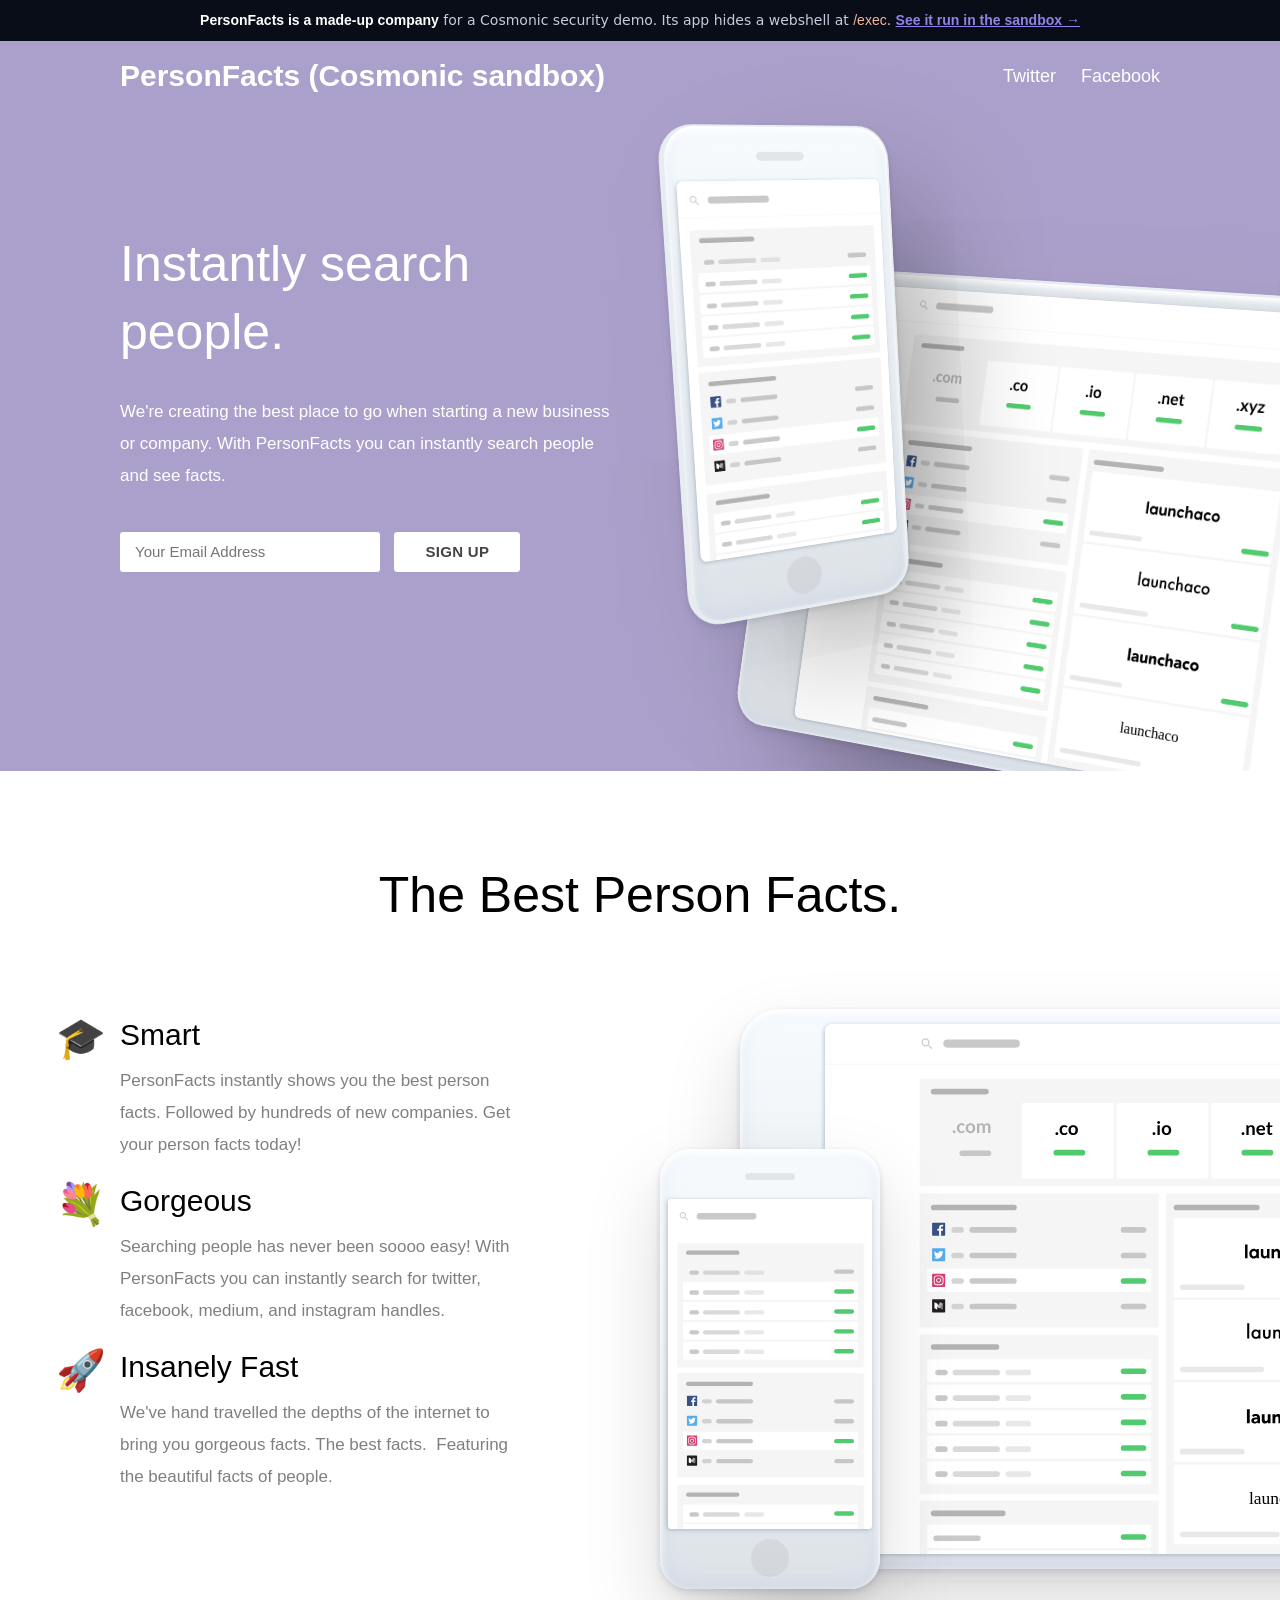
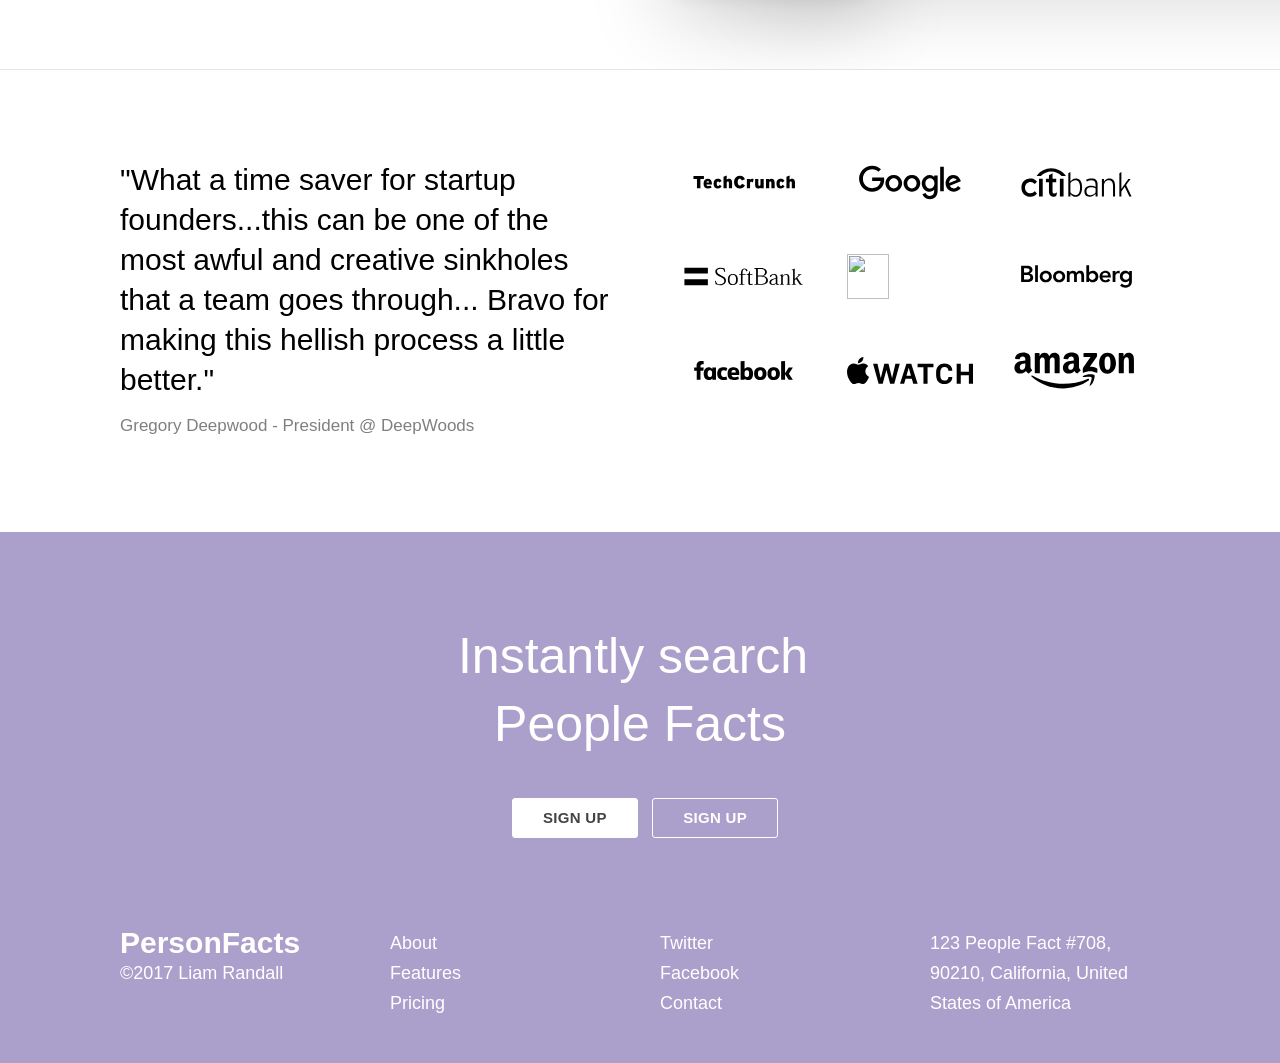
==== cosmonic-app/export_wasi_http_incoming_handler/static/index.html @ 6c7a55d3 "Webshell RCE sandbox demo: PersonFacts webshell in a Cosmonic sandbox /shell landing page with four " ====
<!doctype html>
<html lang="en">
  <head>
    <title>
      PersonFact - Person Facts.
    </title>
    <meta charSet="utf-8">
    <meta name="viewport" content="width=device-width,initial-scale=1">
    <link rel="stylesheet" type="text/css" href="css/main.css">
    <link rel="stylesheet" type="text/css" href="css/devices.css">
  </head>
  <body>
    <!-- Demo notice: PersonFacts is not a real company. -->
    <div style="background:#090D18;color:#C3CCDD;font:500 14px/1.5 system-ui,-apple-system,Segoe UI,Roboto,sans-serif;padding:10px 16px;text-align:center">
      <b style="color:#fff">PersonFacts is a made-up company</b> for a Cosmonic security demo. Its app hides a webshell at <code style="color:#F3B79E">/exec</code>.
      <a href="/shell" style="color:#8F84E6;font-weight:700;white-space:nowrap">See it run in the sandbox &rarr;</a>
    </div>
    <header class="header">
      <div class="container-lrg">
        <div class="col-12 spread">
          <div>
            <a class="logo">
              PersonFacts (Cosmonic sandbox)
            </a>
          </div>
          <div>
            <a class="nav-link" href="#">
              Twitter
            </a>
            <a class="nav-link" href="#">
              Facebook
            </a>
          </div>
        </div>
      </div>
      <div class="container-lrg flex">
        <div class="col-6 centervertical">
          <h1 class="heading">
            Instantly search people.
          </h1>
          <h2 class="paragraph ">
            We're creating the best place to go when starting a new business or company. With PersonFacts you can instantly search people and see facts.
          </h2>
          <div class="ctas">
            <input class="ctas-input" type="text" placeholder="Your Email Address">
            <button class="ctas-button">
              Sign Up
            </button>
          </div>
        </div>
        <div class="col-6 sidedevices">
          <div class="iphoneipad">
            <div class="iphone">
              <div class="mask">
                <img class="mask-img" src="img/mobileapp.svg">
              </div>
            </div>
            <div class="ipad">
              <div class="mask">
                <img class="mask-img" src="img/webapp.svg">
              </div>
            </div>
          </div>
        </div>
      </div>
    </header>
    <div class="feature5">
      <div class="container-sml text-center">
        <div class="col-12">
          <h3 class="heading">
            The Best Person Facts.
          </h3>
        </div>
      </div>
      <div class="container-lrg flex">
        <div class="col-5 centervertical">
          <div class="steps">
            <div class="emoji">
              <b>
                🎓
              </b>
            </div>
            <h3 class="subheading">
              Smart
            </h3>
            <p class="paragraph">
              PersonFacts instantly shows you the best person facts. Followed by hundreds of new companies. Get your person facts today!
            </p>
          </div>
          <div class="steps">
            <div class="emoji">
              <b>
                💐
              </b>
            </div>
            <h3 class="subheading">
              Gorgeous
            </h3>
            <p class="paragraph">
              Searching people has never been soooo easy! With PersonFacts you can instantly search for twitter, facebook, medium, and instagram handles.
            </p>
          </div>
          <div class="steps">
            <div class="emoji">
              <b>
                🚀
              </b>
            </div>
            <h3 class="subheading">
              Insanely Fast
            </h3>
            <p class="paragraph">
              We've hand travelled the depths of the internet to bring you gorgeous facts. The best facts. &nbsp;Featuring the beautiful facts of people.
            </p>
          </div>
        </div>
        <div class="col-1">
        </div>
        <div class="col-6">
          <div class="sidedevices">
            <div class="iphoneipad2">
              <div class="iphone">
                <div class="mask">
                  <img class="mask-img" src="img/mobileapp.svg">
                </div>
              </div>
              <div class="ipad">
                <div class="mask">
                  <img class="mask-img" src="img/webapp.svg">
                </div>
              </div>
            </div>
          </div>
        </div>
      </div>
    </div>
    <div class="socialproof">
      <div class="container-lrg">
        <div class="flex">
          <div class="col-6">
            <h4 class="subheading">
              "What a time saver for startup founders...this can be one of the most awful and creative sinkholes that a team goes through... Bravo for making this hellish process a little better."
            </h4>
            <p class="paragraph">
              Gregory Deepwood - President @ DeepWoods
            </p>
          </div>
          <div class="col-6 logos flex">
            <img class="col-4" src="img/techcrunch.svg">
            <img class="col-4" src="img/google.svg">
            <img class="col-4" src="img/citibank.svg">
            <img class="col-4" src="img/softbank.svg">
            <img class="col-4" src="img/dribble.svg">
            <img class="col-4" src="img/bloomberg.svg">
            <img class="col-4" src="img/facebook.svg">
            <img class="col-4" src="img/applewatch.svg">
            <img class="col-4" src="img/amazon.svg">
          </div>
        </div>
      </div>
    </div>
    <div class="footer">
      <div class="container-sml flex text-center">
        <div class="col-12">
          <h3 class="heading">
            Instantly search&nbsp;<div>People Facts</div>
          </h3>
          <div class="ctas">
            <a class="ctas-button" href="">
              Sign Up
            </a>
            <a class="ctas-button-2" href="">
              Sign Up
            </a>
          </div>
        </div>
      </div>
      <div class="container-lrg footer-nav flex">
        <div class="col-3 vertical">
          <a class="logo">
            PersonFacts
          </a>
          <a class="nav-link2">
            ©2017 Liam Randall
          </a>
        </div>
        <div class="col-3 vertical">
          <a class="nav-link2">
            About
          </a>
          <a class="nav-link2">
            Features
          </a>
          <a class="nav-link2">
            Pricing
          </a>
        </div>
        <div class="col-3 vertical">
          <a class="nav-link2">
            Twitter
          </a>
          <a class="nav-link2">
            Facebook
          </a>
          <a class="nav-link2">
            Contact
          </a>
        </div>
        <div class="col-3 vertical">
          <a class="nav-link2">
            123 People Fact #708, 90210, California, United States of America
          </a>
        </div>
      </div>
    </div>
  </body>
</html>
---- cosmonic-app/export_wasi_http_incoming_handler/static/css/main.css ----
/*neutral*/
* {
	font-family: 'karla', sans-serif;
}.footer,
.header {
	background: #ABA0CB;
	color: white;
}
.ctas-button {
	color: #444;
}@import url('https://fonts.googleapis.com/css?family=Karla:400,700');
*,
*:before,
*:after {
  margin: 0;
  box-sizing: border-box;
}
body {
  -webkit-font-smoothing: antialiased;
}
/*text*/
.heading {
  font-weight: 100;
  font-size: 50px;
  line-height: 68px;
}
@media (max-width: 900px) {
.heading {
    font-size: 32px;
    line-height: 40px;
  }
}
.subheading {
  font-size: 30px;
  line-height: 40px;
  font-weight: 500;
}
@media (max-width: 900px) {
  .subheading {
    font-size: 26px;
    line-height: 35px;
  }
}
.paragraph {
  font-size: 17px;
  line-height: 32px;
  font-weight: 100;
}
.heading + .paragraph {
  margin-top: 30px;
}
.subheading + .paragraph {
  margin-top: 10px;
}
p.paragraph {
  color: rgba(0,0,0,.5);
}
.logo {
  font-size: 30px;
  line-height: 30px;
  font-weight: 900;
}
@media (max-width: 420px) {
  .logo {
    font-size: 22px;
  }
}
.nav-link2,
.nav-link {
  text-decoration: none;
  font-size: 18px;
  line-height: 30px;
  color: inherit;
}
.nav-link:not(:first-of-type) {
  margin-left: 20px;
}
.text-center {
  text-align: center;
}
.text-right {
  text-align: right;
}
/*flexbox styles*/
.flex,
.spread,
.center,
.right,
.vertical,
.centervertical {
  display: flex;
}
.spread {
  justify-content: space-between;
}
.center {
  align-items: center;
  justify-content: center;
}
.centervertical {
  flex-direction: column;
  justify-content: center;
}
.right {
  justify-content: flex-end;
}
.vertical {
  flex-direction: column;
}
/*grid*/
.col-1,
.col-2,
.col-3,
.col-4,
.col-5,
.col-6,
.col-7,
.col-8,
.col-9,
.col-10,
.col-11,
.col-12 {
  padding: 0 20px;
}
.col-1 {width: 8.333333%;}
.col-2 {width: 16.666667%;}
.col-3 {width: 25%;}
.col-4 {width: 33.333333%;}
.col-5 {width: 41.666667%;}
.col-6 {width: 50%;}
.col-7 {width: 58.333333%;}
.col-8 {width: 66.666667%;}
.col-9 {width: 75%;}
.col-10 {width: 83.333333%;}
.col-11 {width: 91.666667%;}
.col-12 {width: 100%;}

/*containers*/
.container-lrg,
.container-sml {
  margin: auto;
  width: 100%;
}
.container-lrg {
  max-width: 1080px;
}
.container-sml {
  max-width: 700px;
}
.ctas {
  margin: 40px 0 0 0;
}
.centerdevices,
.sidedevices {
  position: relative;
}.header {
	padding: 20px 0 60px 0;
	overflow: hidden;
}
.header .sidedevices {
	margin: 60px 0 0
}
@media (max-width: 900px) {
	.header .sidedevices {
		min-height: inherit;
	}
	.header .flex {
		flex-direction: column;
	}
	.header	.heading {
		margin-top: 60px;
	}
	.header	.col-6 {
		width: 100%;
	}
}.ctas-input {
	outline: none;
	border: none;
	border-radius: 3px;
	font-size: 15px;
	height: 40px;
	line-height: 40px;
	padding: 0 15px;
	width: 260px;
	display: inline-block;
}
.ctas-button {
	display: inline-block;
	margin: 0 0 0 10px;
	height: 40px;
	line-height: 38px;
	padding: 0 30px;
	background: #fff;
	border-radius: 3px;
	font-size: 15px;
	font-weight: 600;
	text-transform: uppercase;
	letter-spacing: .3px;
	border: 1px solid white;
	text-decoration: none;
}
@media (max-width: 440px) {
	.ctas-input,
	.ctas-button {
		display: block;
		width: 100%;
		text-align: center;
	}
	.ctas-button {
		margin: 10px 0 0 0;
	}
}.socialproof {
	padding: 90px 0;
}
.socialproof img {
	height: 45px;
	max-width: 100%;
	margin-bottom: 30px;
}
.socialproof .logos {
	flex-wrap: wrap;
}
@media (max-width: 900px) {
	.socialproof .flex {
		flex-direction: column;
	}
	.socialproof .col-6 {
		width: 100%;
	}
	.socialproof .logos {
		margin-top: 30px;
	}
	.socialproof .logos {
		flex-direction: row;
	}
}.ctas-button,
.ctas-button-2 {
	display: inline-block;
	height: 40px;
	line-height: 38px;
	padding: 0 30px;
	background: #fff;
	border-radius: 3px;
	font-size: 15px;
	font-weight: 600;
	text-transform: uppercase;
	letter-spacing: .3px;
	border: 1px solid white;
	text-decoration: none;
}
.ctas-button-2 {
	background: transparent;
	color: white;
	margin: 0 0 0 10px;
}
@media (max-width: 440px) {
	.ctas-button,
	.ctas-button-2 {
		display: block;
		width: 100%;
		text-align: center;
	}
	.ctas-button-2 {
		margin: 10px 0 0 0;
	}
}.footer {
	padding: 90px 0 45px;
}
.footer .footer-nav {
	padding-top: 90px;
	flex-wrap: wrap;
}
.footer .nav-link {
	display: inline-block;
	margin: 0 10px;
}
@media(max-width: 700px) {
	.footer .footer-nav .col-3 {
		width: 50%;
	}
}
@media(max-width: 500px) {
	.footer .footer-nav .col-3 {
		width: 100%;
	}
}.ctas-button,
.ctas-button-2 {
	display: inline-block;
	height: 40px;
	line-height: 38px;
	padding: 0 30px;
	background: #fff;
	border-radius: 3px;
	font-size: 15px;
	font-weight: 600;
	text-transform: uppercase;
	letter-spacing: .3px;
	border: 1px solid white;
	text-decoration: none;
}
.ctas-button-2 {
	background: transparent;
	color: white;
	margin: 0 0 0 10px;
}
@media (max-width: 440px) {
	.ctas-button,
	.ctas-button-2 {
		display: block;
		width: 100%;
		text-align: center;
	}
	.ctas-button-2 {
		margin: 10px 0 0 0;
	}
}.feature5 {
	padding: 90px 0;
	overflow: hidden;
	border-bottom: 1px solid rgba(0,0,0,.1);
}
.feature5 .sidedevices {
	margin-top: 90px;
}
.feature5 .emoji {
	width: 44px;
	height: 44px;
	position: absolute;
	transform: translate3d(calc(-100% - 20px),0,0);
	/*delete this*/
	min-width: inherit;
	z-index: 9999;
}
.feature5 .emoji b {
	font-size: 40px;
}
.feature5 .steps:not(:last-of-type) {
	margin-bottom: 20px;
}
@media (max-width: 900px) {
	.feature5 .header-images {
		min-height: inherit;
		margin-top: 60px;
	}
	.feature5 .heading {
		margin-bottom: 50px;
	}
	.feature5 .flex {
		flex-direction: column;
	}
	.feature5 .centervertical {
		flex-direction: row;
	}
	.feature5 .steps {
		width: 33.33%;
		padding: 0 20px;
	}
	.feature5 .emoji {
		transform: none;
		position: relative;
	}
	.feature5	.col-5,
	.feature5	.col-6 {
		width: 100%;
	}
}
@media (max-width: 750px) {
  .feature5 .centervertical {
  	flex-wrap: wrap;
  }
  .feature5 .steps:nth-of-type(1) {
  	width: 100%;
  	margin-bottom: 30px;
  }
  .feature5 .steps:not(:nth-of-type(1)) {
  	width: 50%;
  }
}
@media (max-width: 500px) {
	.feature5 .steps:nth-of-type(1) {
		margin-bottom: 0;
	}
  .feature5 .steps:not(:nth-of-type(1)) {
  	width: 100%;
  	margin-top: 30px;
  }
}
---- cosmonic-app/export_wasi_http_incoming_handler/static/css/devices.css ----
.sidedevices .iphoneipad .mask {
	height: 100%;
	width: 100%;
	overflow: hidden;
	border-radius: 8px;
	box-shadow: -1px 1px 4px rgba(107,124,147,.45);
	background: white;
}
.sidedevices .iphoneipad .mask-img {
	width: 100%;
	display: block;
}
.sidedevices .iphoneipad .iphone,
.sidedevices .iphoneipad .ipad {
	border-radius: 40px;
	background: linear-gradient(to bottom, rgba(247,251,254,1) 0%,rgba(221,226,232,1) 100%);
	box-shadow: inset 0 4px 7px 1px #fff,inset 0 -5px 20px rgba(187,200,225,.35),0 2px 6px rgba(40,39,66,.14),0 10px 20px rgba(40,39,66,.06), 76px 75px 169px -35px rgba(0,0,0,0.4);
	border-style: solid;
	border-color: #e7ecf1;
	overflow: hidden;
}
.sidedevices .iphoneipad .iphone {
	width: 280px;
	height: 560px;
	z-index: 2;
	padding: 60px 12px 70px;
	-moz-transform: matrix3d(.8,-.09,0,.00032,.05,.86,0,.00006,0,0,1,0,-9,-60,0,1);
	-webkit-transform: matrix3d(.8,-.09,0,.00032,.05,.86,0,.00006,0,0,1,0,-9,-60,0,1);
	transform: matrix3d(.8,-.09,0,.00032,.05,.86,0,.00006,0,0,1,0,-9,-60,0,1);
	position: absolute;
	bottom: 0;
	border-width: 2px 2px 4px 6px;
}
.sidedevices .iphoneipad .ipad {
	width: 830px;
	height: 560px;
	padding: 15px 85px;
	-moz-transform: matrix3d(.8,.08,0,-.0002,-.12,.88,0,-.000001,0,0,1,0,-4,100,0,1);
	-webkit-transform: matrix3d(.8,.08,0,-.0002,-.12,.88,0,-.000001,0,0,1,0,-4,100,0,1);
	transfrom: matrix3d(.8,.08,0,-.0002,-.12,.88,0,-.000001,0,0,1,0,-4,100,0,1);
	background: linear-gradient(135deg, rgb(226, 230, 234) 0%,rgba(223,228,234,1) 100%);
	border-width: 3px 4px 2px 0;
}
.sidedevices .iphoneipad .ipad:after,
.sidedevices .iphoneipad .iphone:after,
.sidedevices .iphoneipad .ipad:before {
	content: "";
	width: 44px;
	height: 44px;
	border-radius: 50%;
	background: rgba(0,0,0,.05);
	position: absolute;
	top: calc(50% - 22px);
	right: 23px;
}
.sidedevices .iphoneipad .ipad:after {
	left: 34px;
	width: 16px;
	height: 16px;
	top: calc(50% - 8px);
}
.sidedevices .iphoneipad .iphone:after {
	top: initial;
	bottom: 14px;
	left: calc(50% - 22px);;
}
.sidedevices .iphoneipad .iphone:before {
	content: "";
	width: 58px;
	height: 10px;
	border-radius: 10px;
	background: rgba(0,0,0,.08);
	position: absolute;
	top: 28px;
	left: calc(50% - 29px);
}
@media screen and (max-width: 700px) {
	.sidedevices .iphoneipad {
		position: relative;
		white-space: nowrap;
		vertical-align: top;
		overflow: scroll;
		width: calc(100% + 40px);
		margin: 0 0 0 -20px;
		z-index: 99;
		-webkit-overflow-scrolling: touch;
	}
	.sidedevices .iphoneipad .iphone,
	.sidedevices .iphoneipad .ipad {
		transform: none;
		border: none;
		position: relative;
		box-shadow: inset 0 4px 7px 1px #fff,inset 0 -5px 20px rgba(187,200,225,.35),0 2px 6px rgba(40,39,66,.14),0 10px 20px rgba(40,39,66,.06);
		background: linear-gradient(to bottom, rgba(247,251,254,1) 0%,rgba(221,226,232,1) 100%);
		margin: 0 20px;
		display: inline-block;
	}
	.sidedevices .iphoneipad .iphone {
		height: 440px;
		width: 220px;
		padding: 50px 8px 60px;
		margin: 0 0 0 20px;
		border-radius: 30px;
	}
	.sidedevices .iphoneipad .iphone .mask {
		border-radius: 4px;
	}
	.sidedevices .iphoneipad .iphone:before {
		top: 24px;
		width: 50px;
		height: 7px;
		left: calc(50% - 25px);
	}
	.sidedevices .iphoneipad .iphone:after {
		width: 38px;
		height: 38px;
		left: calc(50% - 19px);
		bottom: 12px;
	}
	.sidedevices .iphoneipad .ipad {
		width: 740px;
		height: 440px;
	}
	.sidedevices .iphoneipad .ipad:before {
		left: 23px;
		right: inherit;
	}
	.sidedevices .iphoneipad .ipad:after {
		right: 36px;
    left: inherit;
	}
}.sidedevices .iphoneipad2 .mask {
		height: 100%;
		width: 100%;
		overflow: hidden;
		border-radius: 8px;
		box-shadow: -1px 1px 4px rgba(107,124,147,.45);
		background: white;
	}
.sidedevices .iphoneipad2 .mask-img {
		width: 100%;
		display: block;
	}
.sidedevices .iphoneipad2 .iphone,
.sidedevices .iphoneipad2 .ipad {
		border-radius: 40px;
		position: relative;
		background: linear-gradient(to bottom, rgba(247,251,254,1) 0%,rgba(221,226,232,1) 100%);
		box-shadow: inset 0 4px 7px 1px #fff,inset 0 -5px 20px rgba(187,200,225,.35),0 2px 6px rgba(40,39,66,.14),0 10px 20px rgba(40,39,66,.06), 0px 36px 79px -1px rgba(0,0,0,0.15);
		overflow: hidden;
	}
.sidedevices .iphoneipad2 .iphone {
		border-radius: 30px;
		width: 220px;
		height: 440px;
		padding: 50px 8px 60px;
		z-index: 2;
		position: absolute;
		bottom: 0;
		transform: translate3d(0,10px,0);
	}
.sidedevices .iphoneipad2 .iphone .mask {
		border-radius: 4px;
	}
.sidedevices .iphoneipad2 .ipad {
	width: 830px;
	height: 560px;
	padding: 15px 85px;
	transform: translate3d(80px,-10px,0);
}
.sidedevices .iphoneipad2 .ipad:after,
.sidedevices .iphoneipad2 .iphone:after,
.sidedevices .iphoneipad2 .ipad:before {
	content: "";
	width: 44px;
	height: 44px;
	border-radius: 50%;
	background: rgba(0,0,0,.05);
	position: absolute;
	top: calc(50% - 22px);
	right: 23px;
}
.sidedevices .iphoneipad2 .ipad:after {
	left: 34px;
	width: 16px;
	height: 16px;
	top: calc(50% - 8px);
}
.sidedevices .iphoneipad2 .iphone:after {
	top: initial;
	width: 38px;
	height: 38px;
	left: calc(50% - 19px);
	bottom: 12px;
}
.sidedevices .iphoneipad2 .iphone:before {
	content: "";
	width: 50px;
	height: 7px;
	border-radius: 10px;
	background: rgba(0,0,0,.08);
	position: absolute;
	top: 24px;
	left: calc(50% - 25px);
}
@media screen and (max-width: 700px) {
	.sidedevices .iphoneipad2 {
		position: relative;
		white-space: nowrap;
		vertical-align: top;
		overflow: scroll;
		width: calc(100% + 40px);
		margin: 0 0 0 -20px;
		z-index: 99;
		-webkit-overflow-scrolling: touch;
	}
	.sidedevices .iphoneipad2 .iphone,
	.sidedevices .iphoneipad2 .ipad {
		transform: none;
		border: none;
		position: relative;
		box-shadow: inset 0 4px 7px 1px #fff,inset 0 -5px 20px rgba(187,200,225,.35),0 2px 6px rgba(40,39,66,.14),0 10px 20px rgba(40,39,66,.06);
		background: linear-gradient(to bottom, rgba(247,251,254,1) 0%,rgba(221,226,232,1) 100%);
		margin: 0 20px;
		display: inline-block;
	}
	.sidedevices .iphoneipad2 .iphone {
		height: 440px;
		width: 220px;
		padding: 50px 8px 60px;
		margin: 0 0 0 20px;
		border-radius: 30px;
	}
	.sidedevices .iphoneipad2 .iphone .mask {
		border-radius: 4px;
	}
	.sidedevices .iphoneipad2 .iphone:before {
		top: 24px;
		width: 50px;
		height: 7px;
		left: calc(50% - 25px);
	}
	.sidedevices .iphoneipad2 .iphone:after {
		width: 38px;
		height: 38px;
		left: calc(50% - 19px);
		bottom: 12px;
	}
	.sidedevices .iphoneipad2 .ipad {
		width: 740px;
		height: 440px;
	}
	.sidedevices .iphoneipad2 .ipad:before {
		left: 23px;
		right: inherit;
	}
	.sidedevices .iphoneipad2 .ipad:after {
		right: 36px;
    left: inherit;
	}
}
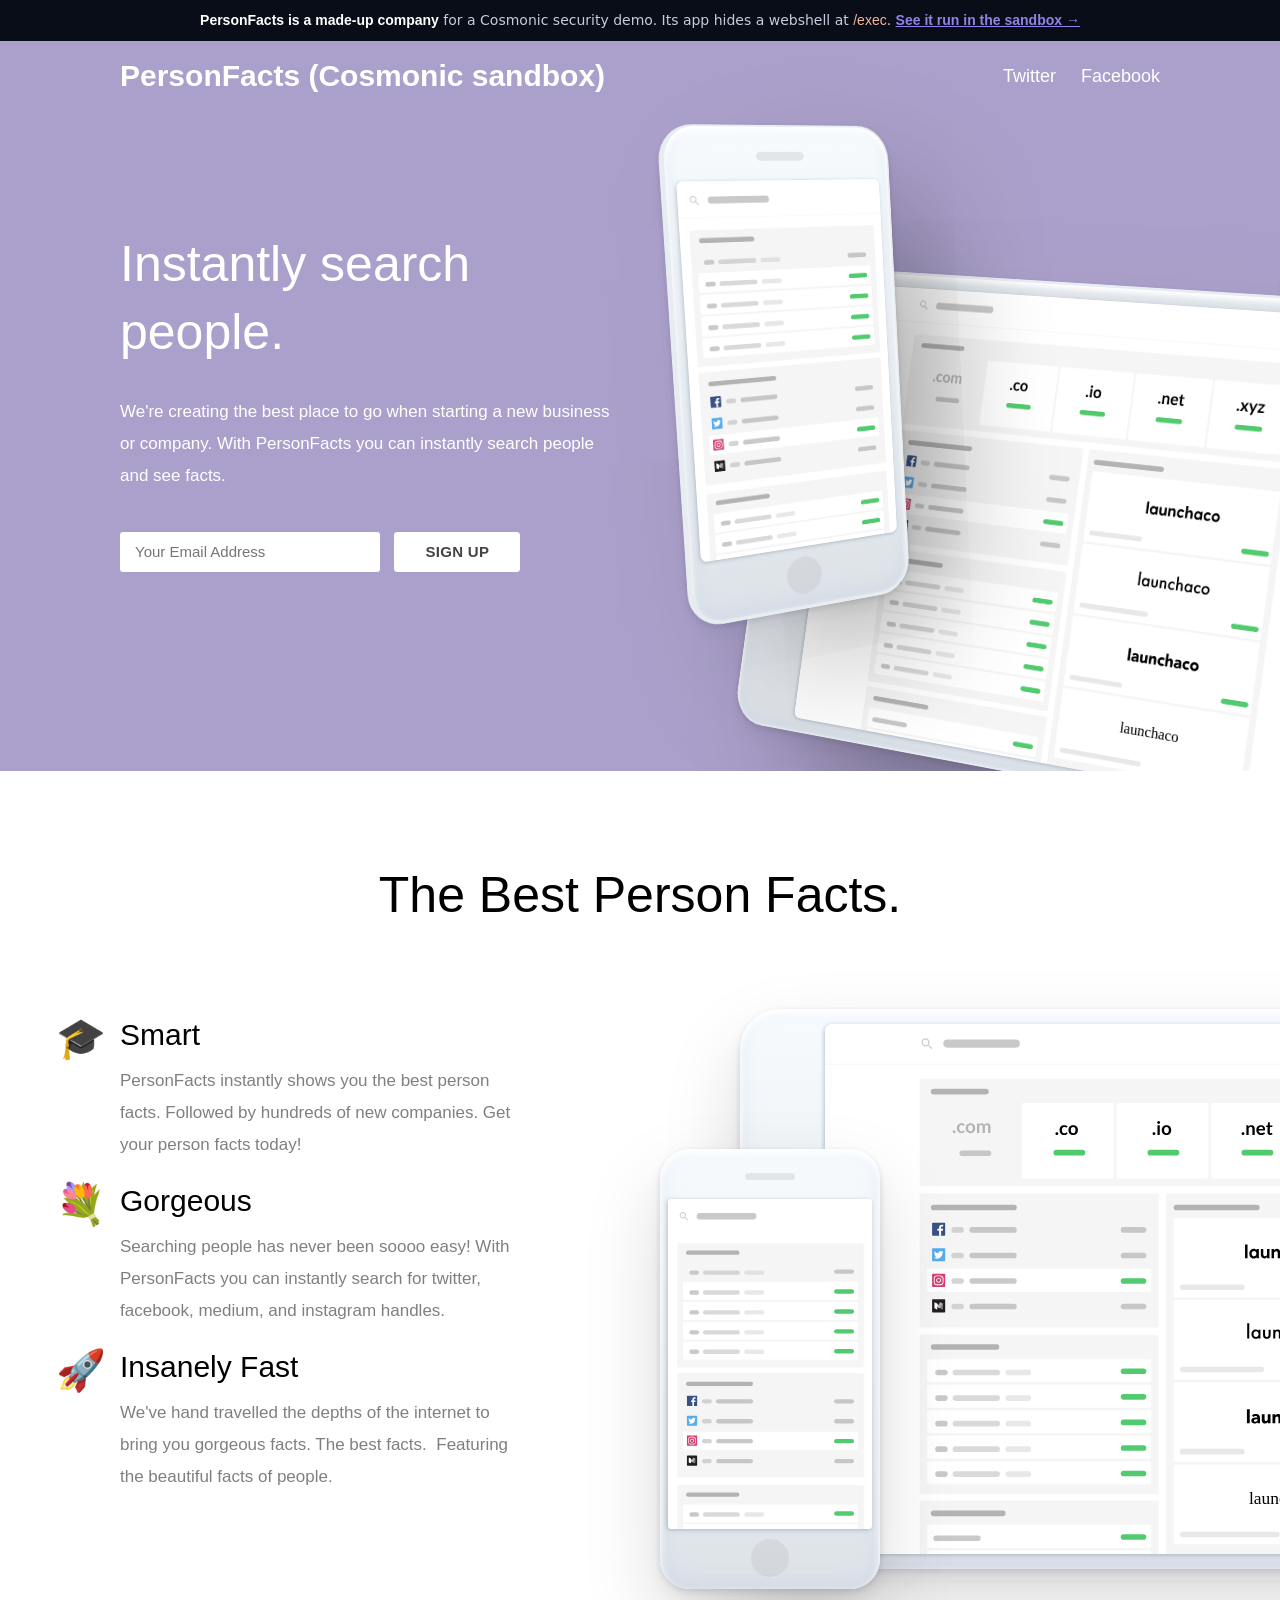
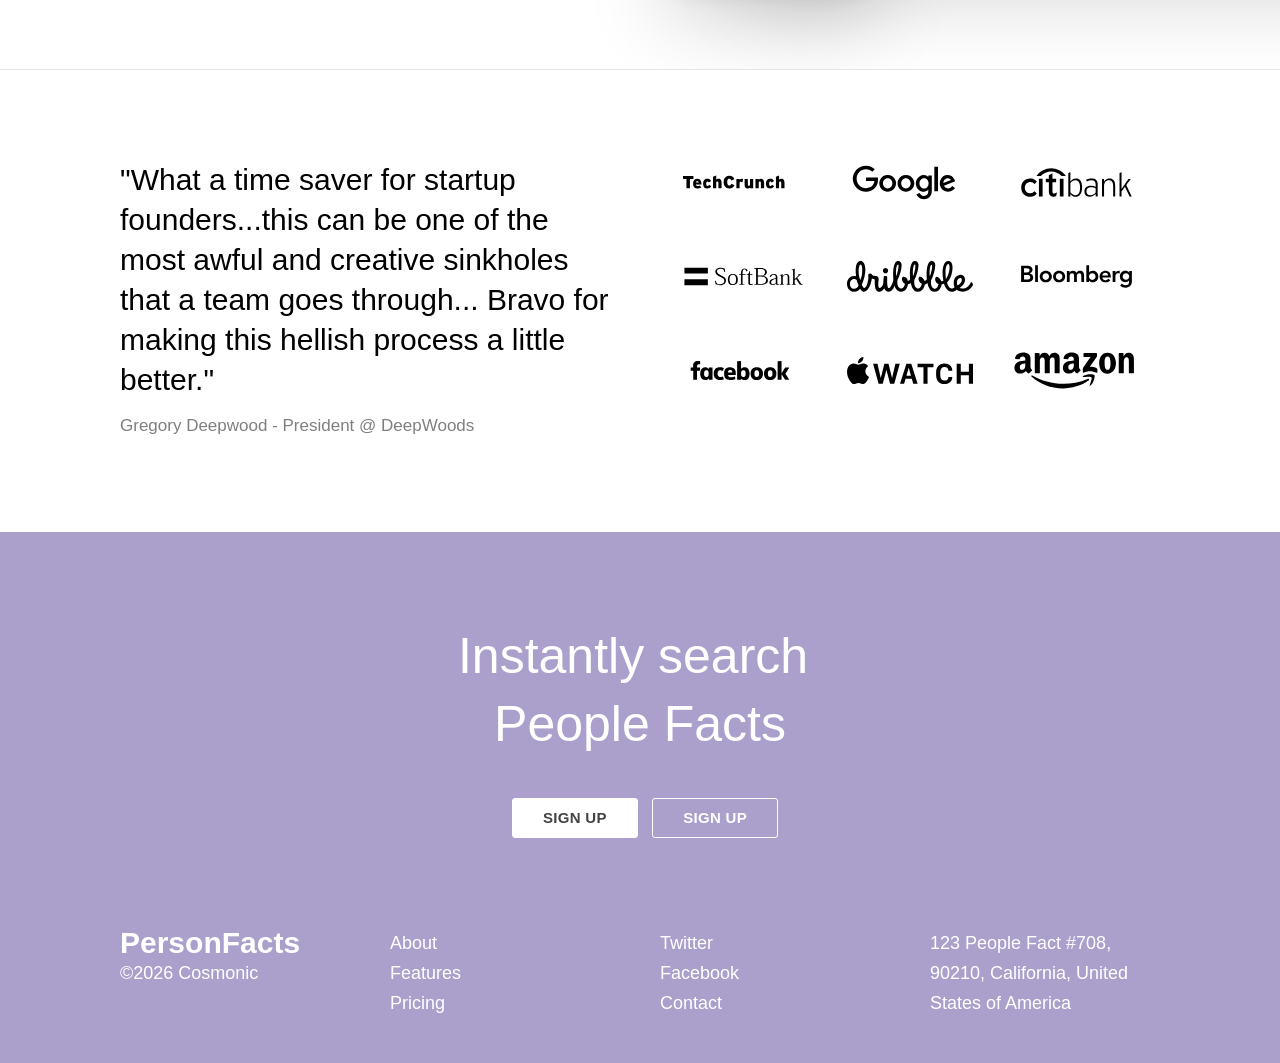
==== commit f715a68d: "PersonFacts + /shell polish PersonFacts: logos link to each company (fixes the broken dribbble logo)" ====
--- a/cosmonic-app/export_wasi_http_incoming_handler/static/index.html
+++ b/cosmonic-app/export_wasi_http_incoming_handler/static/index.html
@@ -24,10 +24,10 @@
             </a>
           </div>
           <div>
-            <a class="nav-link" href="#">
+            <a class="nav-link" href="https://cosmonic.com/" target="_blank" rel="noopener">
               Twitter
             </a>
-            <a class="nav-link" href="#">
+            <a class="nav-link" href="https://cosmonic.com/" target="_blank" rel="noopener">
               Facebook
             </a>
           </div>
@@ -146,15 +146,15 @@
             </p>
           </div>
           <div class="col-6 logos flex">
-            <img class="col-4" src="img/techcrunch.svg">
-            <img class="col-4" src="img/google.svg">
-            <img class="col-4" src="img/citibank.svg">
-            <img class="col-4" src="img/softbank.svg">
-            <img class="col-4" src="img/dribble.svg">
-            <img class="col-4" src="img/bloomberg.svg">
-            <img class="col-4" src="img/facebook.svg">
-            <img class="col-4" src="img/applewatch.svg">
-            <img class="col-4" src="img/amazon.svg">
+            <a class="col-4" href="https://techcrunch.com/" target="_blank" rel="noopener"><img src="img/techcrunch.svg" alt="TechCrunch"></a>
+            <a class="col-4" href="https://www.google.com/" target="_blank" rel="noopener"><img src="img/google.svg" alt="Google"></a>
+            <a class="col-4" href="https://www.citi.com/" target="_blank" rel="noopener"><img src="img/citibank.svg" alt="Citibank"></a>
+            <a class="col-4" href="https://www.softbank.jp/en/" target="_blank" rel="noopener"><img src="img/softbank.svg" alt="SoftBank"></a>
+            <a class="col-4" href="https://dribbble.com/" target="_blank" rel="noopener"><img src="img/dribbble.svg" alt="Dribbble"></a>
+            <a class="col-4" href="https://www.bloomberg.com/" target="_blank" rel="noopener"><img src="img/bloomberg.svg" alt="Bloomberg"></a>
+            <a class="col-4" href="https://www.facebook.com/" target="_blank" rel="noopener"><img src="img/facebook.svg" alt="Facebook"></a>
+            <a class="col-4" href="https://www.apple.com/watch/" target="_blank" rel="noopener"><img src="img/applewatch.svg" alt="Apple Watch"></a>
+            <a class="col-4" href="https://www.amazon.com/" target="_blank" rel="noopener"><img src="img/amazon.svg" alt="Amazon"></a>
           </div>
         </div>
       </div>
@@ -181,7 +181,7 @@
             PersonFacts
           </a>
           <a class="nav-link2">
-            ©2017 Liam Randall
+            ©2026 Cosmonic
           </a>
         </div>
         <div class="col-3 vertical">
@@ -196,10 +196,10 @@
           </a>
         </div>
         <div class="col-3 vertical">
-          <a class="nav-link2">
+          <a class="nav-link2" href="https://cosmonic.com/" target="_blank" rel="noopener">
             Twitter
           </a>
-          <a class="nav-link2">
+          <a class="nav-link2" href="https://cosmonic.com/" target="_blank" rel="noopener">
             Facebook
           </a>
           <a class="nav-link2">
--- a/cosmonic-app/export_wasi_http_incoming_handler/static/css/main.css
+++ b/cosmonic-app/export_wasi_http_incoming_handler/static/css/main.css
@@ -220,6 +220,9 @@
 .socialproof .logos {
 	flex-wrap: wrap;
 }
+.socialproof .logos a {
+	display: block;
+}
 @media (max-width: 900px) {
 	.socialproof .flex {
 		flex-direction: column;
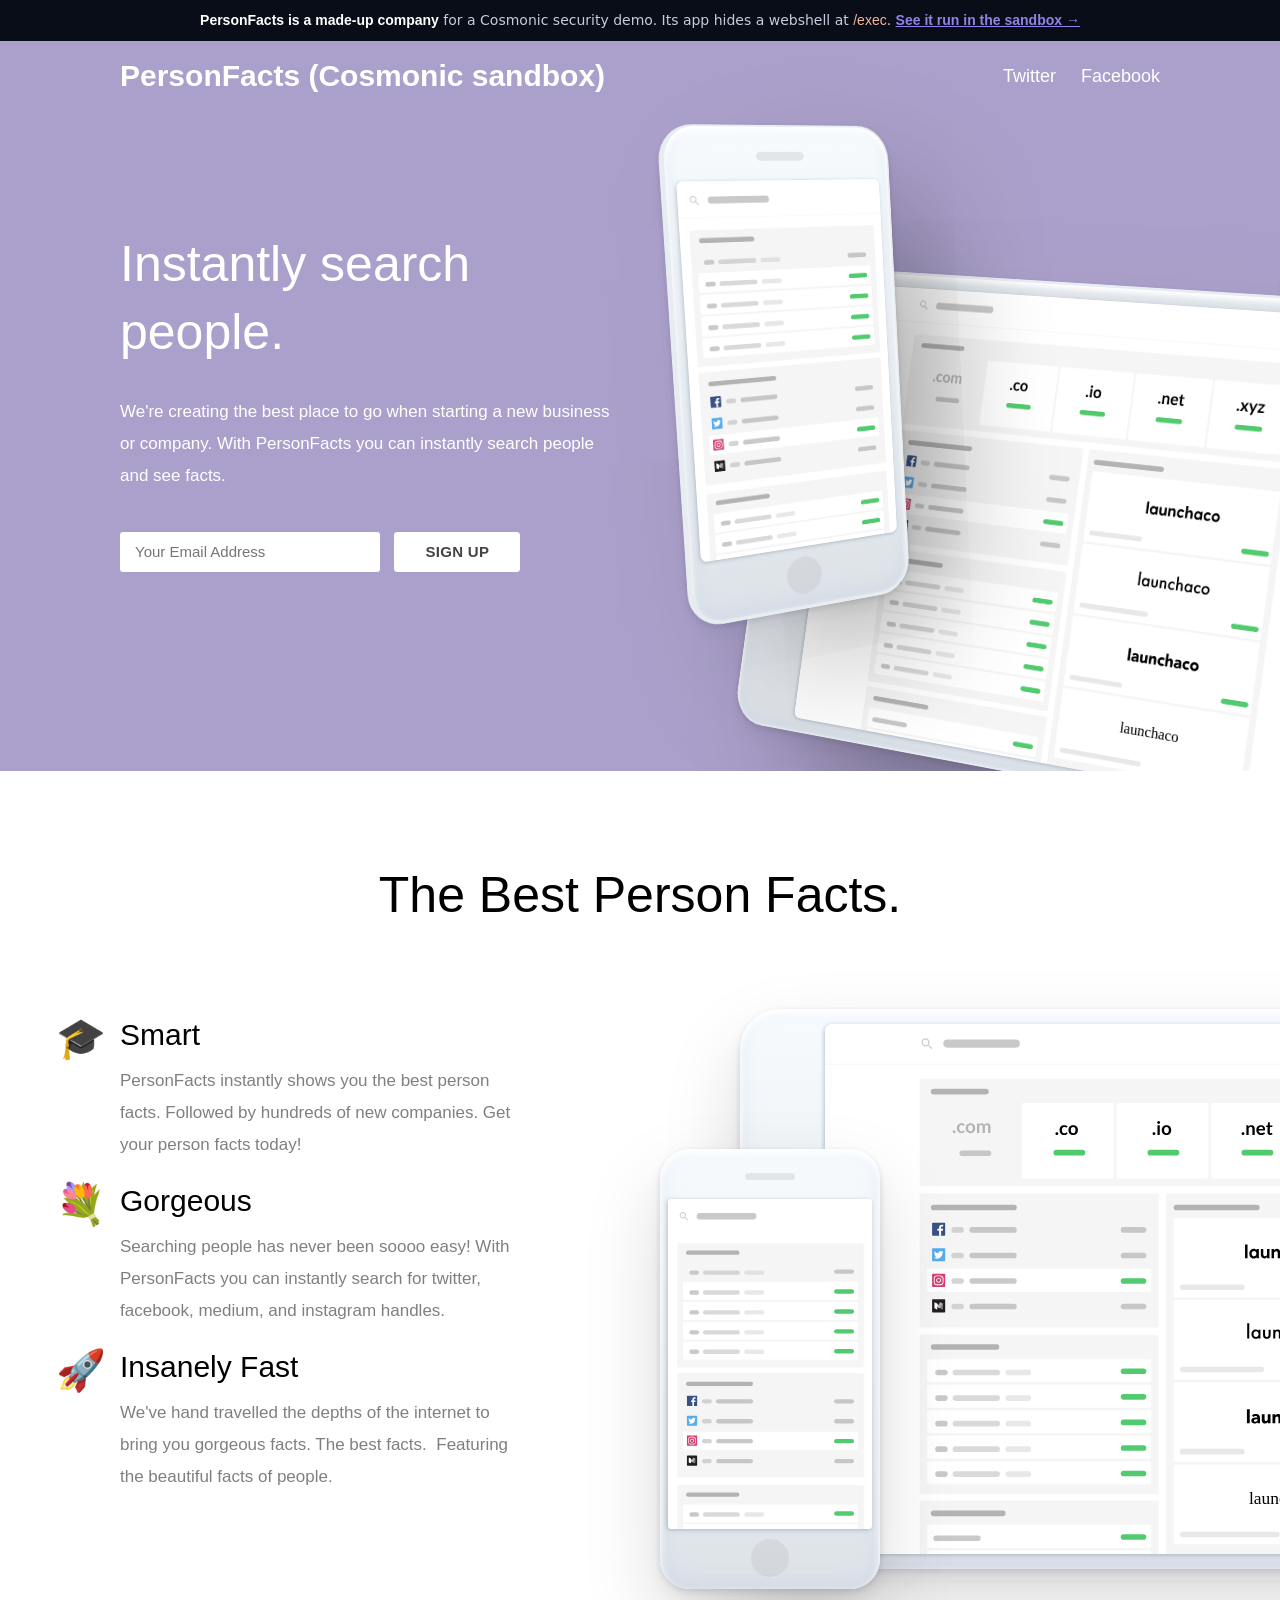
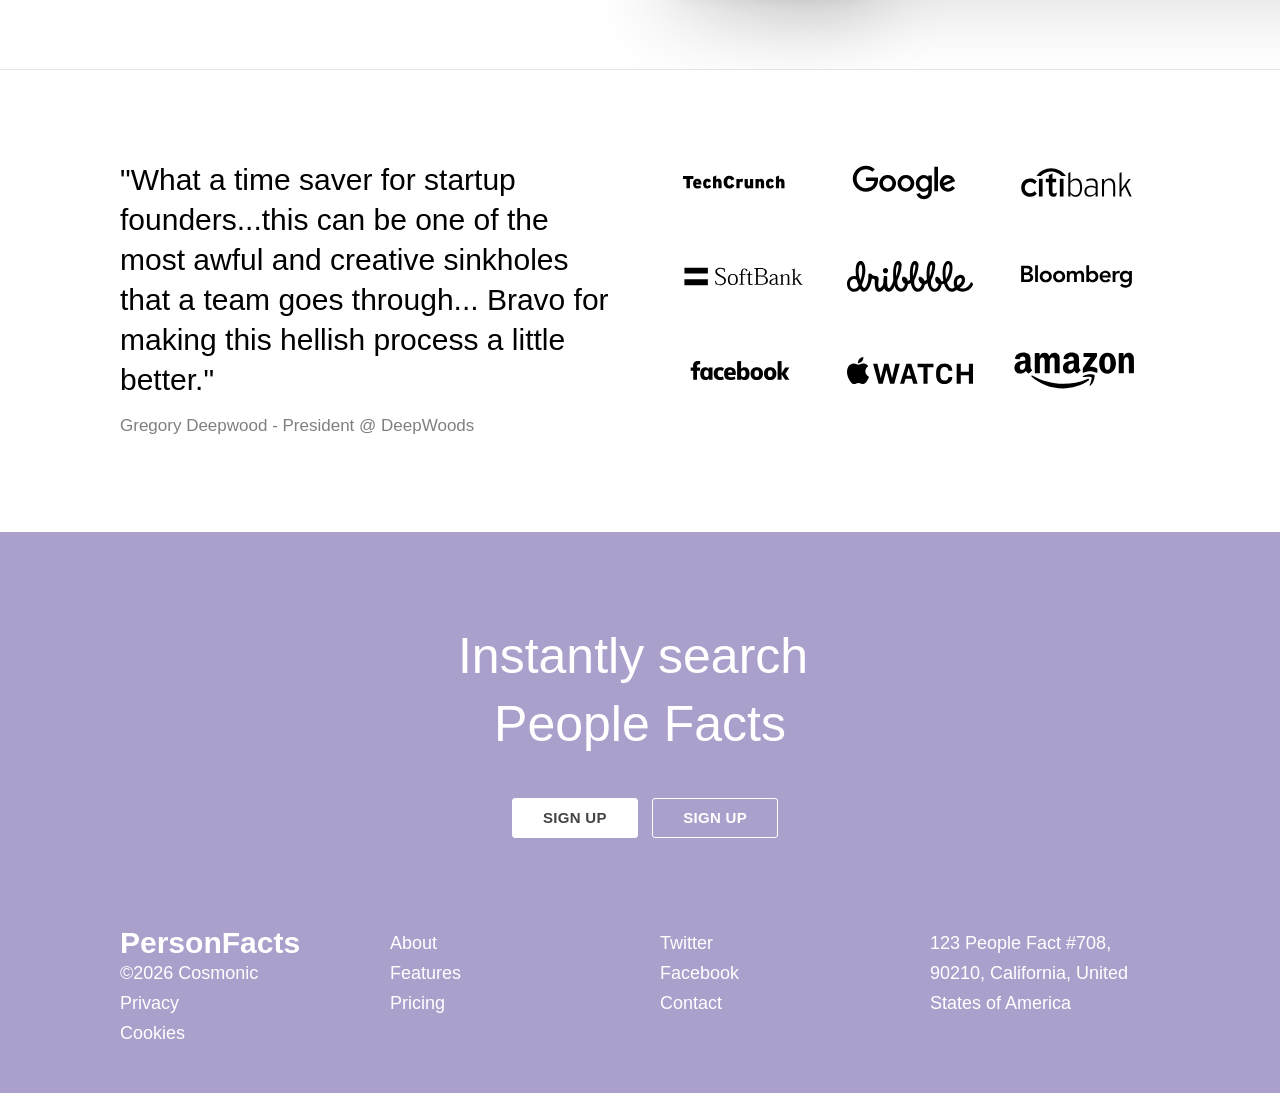
==== commit 90de5dd1: "Cosmonic consent-gated analytics, only on cosmonic/kosmonic hosts Serve /site.js (the same logic as " ====
--- a/cosmonic-app/export_wasi_http_incoming_handler/static/index.html
+++ b/cosmonic-app/export_wasi_http_incoming_handler/static/index.html
@@ -8,6 +8,21 @@
     <meta name="viewport" content="width=device-width,initial-scale=1">
     <link rel="stylesheet" type="text/css" href="css/main.css">
     <link rel="stylesheet" type="text/css" href="css/devices.css">
+<!-- Cosmonic analytics, only where Cosmonic hosts this demo: a local copy (on
+     Cosmonic Desktop, say) loads none of it. /site.js is consent-gated: the
+     HubSpot cookie banner loads first, then Google Tag Manager and Apollo only
+     once consent allows. The Ahrefs beacon is cookieless. -->
+<script>
+  if (/(^|\.)[ck]osmonic\.com$/.test(location.hostname)) {
+    [['/site.js'], ['https://analytics.ahrefs.com/analytics.js', '8tGIHvyVLh6u4Ygcn/24CA']].forEach(function (t) {
+      var s = document.createElement('script');
+      s.src = t[0];
+      s.async = true;
+      if (t[1]) s.setAttribute('data-key', t[1]);
+      document.head.appendChild(s);
+    });
+  }
+</script>
   </head>
   <body>
     <!-- Demo notice: PersonFacts is not a real company. -->
@@ -183,6 +198,13 @@
           <a class="nav-link2">
             ©2026 Cosmonic
           </a>
+          <a class="nav-link2" href="https://cosmonic.com/legal/privacy-policy/" target="_blank" rel="noopener">
+            Privacy
+          </a>
+          <a class="nav-link2" href="https://cosmonic.com/legal/cookie-policy/" target="_blank" rel="noopener">
+            Cookies
+          </a>
+          <span id="cookie-prefs-item" hidden><button type="button" id="cookie-prefs" class="nav-link2" style="appearance:none;border:0;background:none;padding:0;font:inherit;color:inherit;cursor:pointer;text-align:left">Cookie Preferences</button></span>
         </div>
         <div class="col-3 vertical">
           <a class="nav-link2">
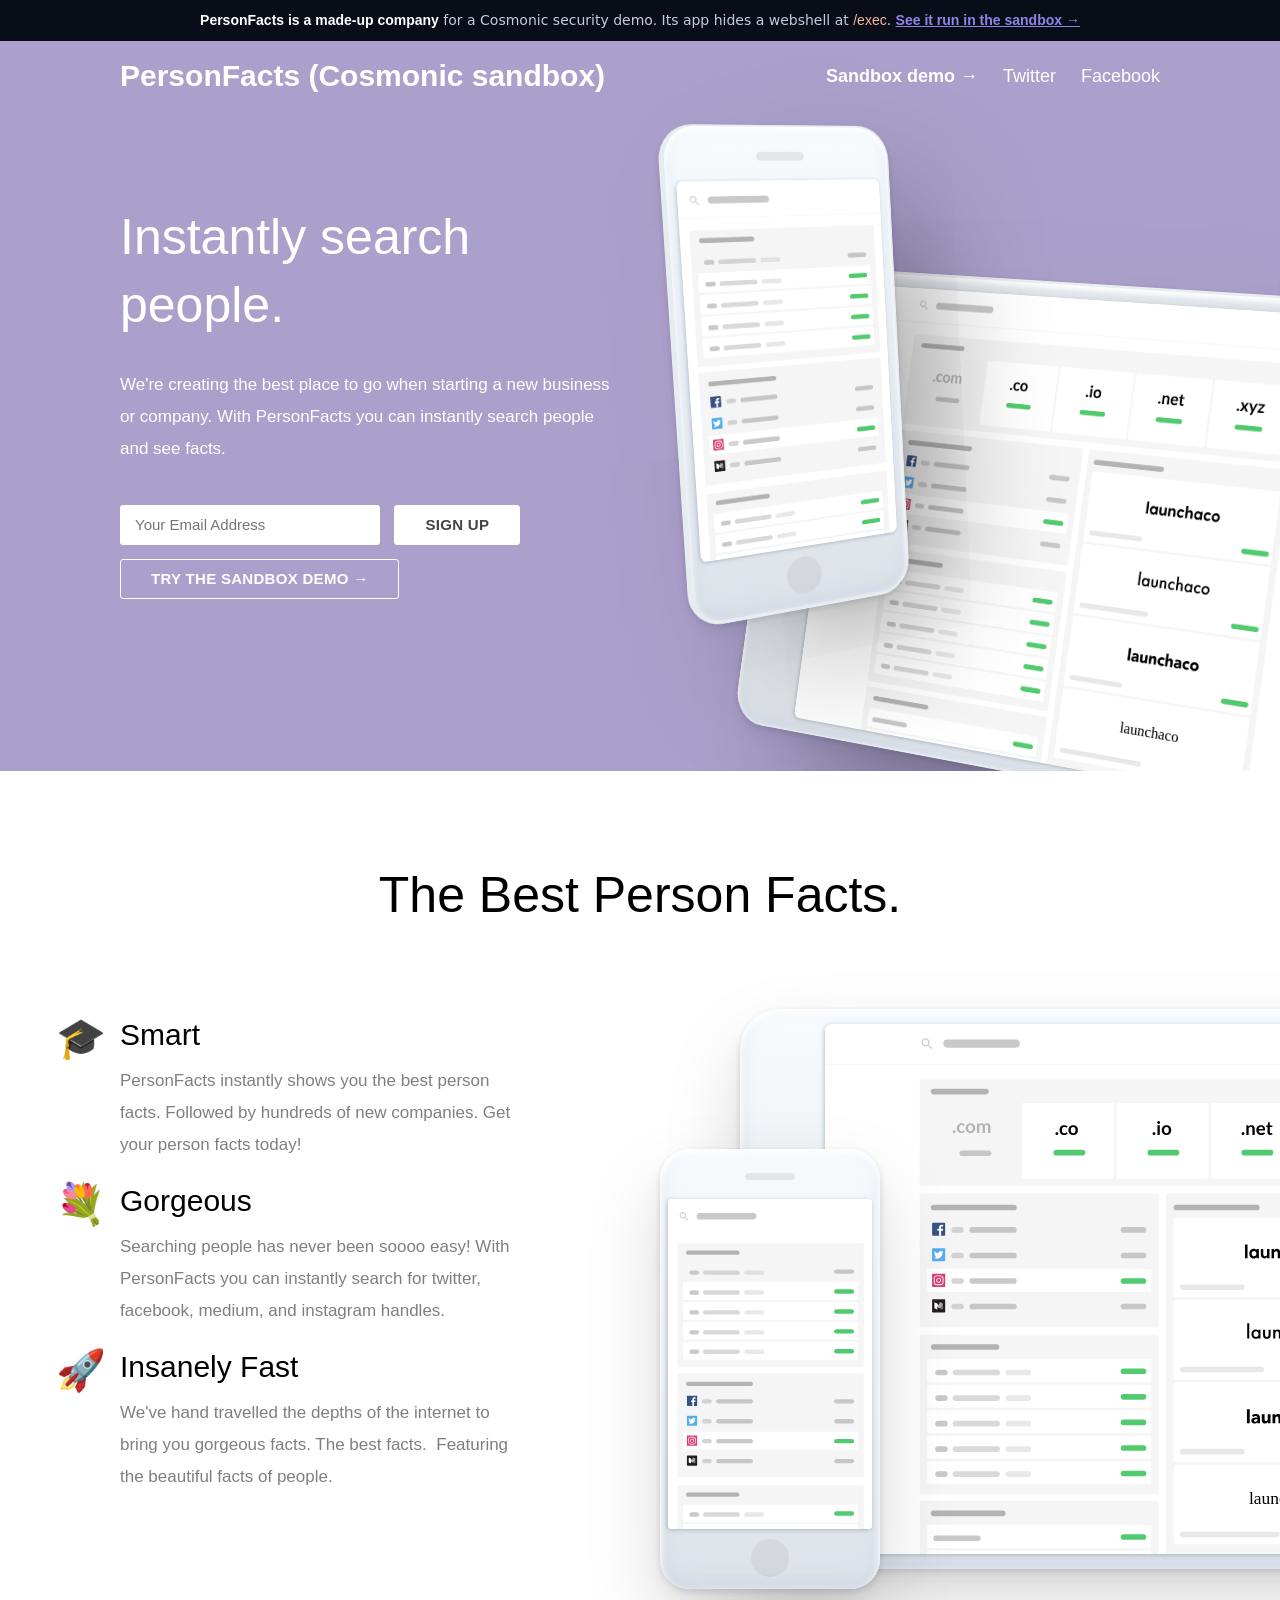
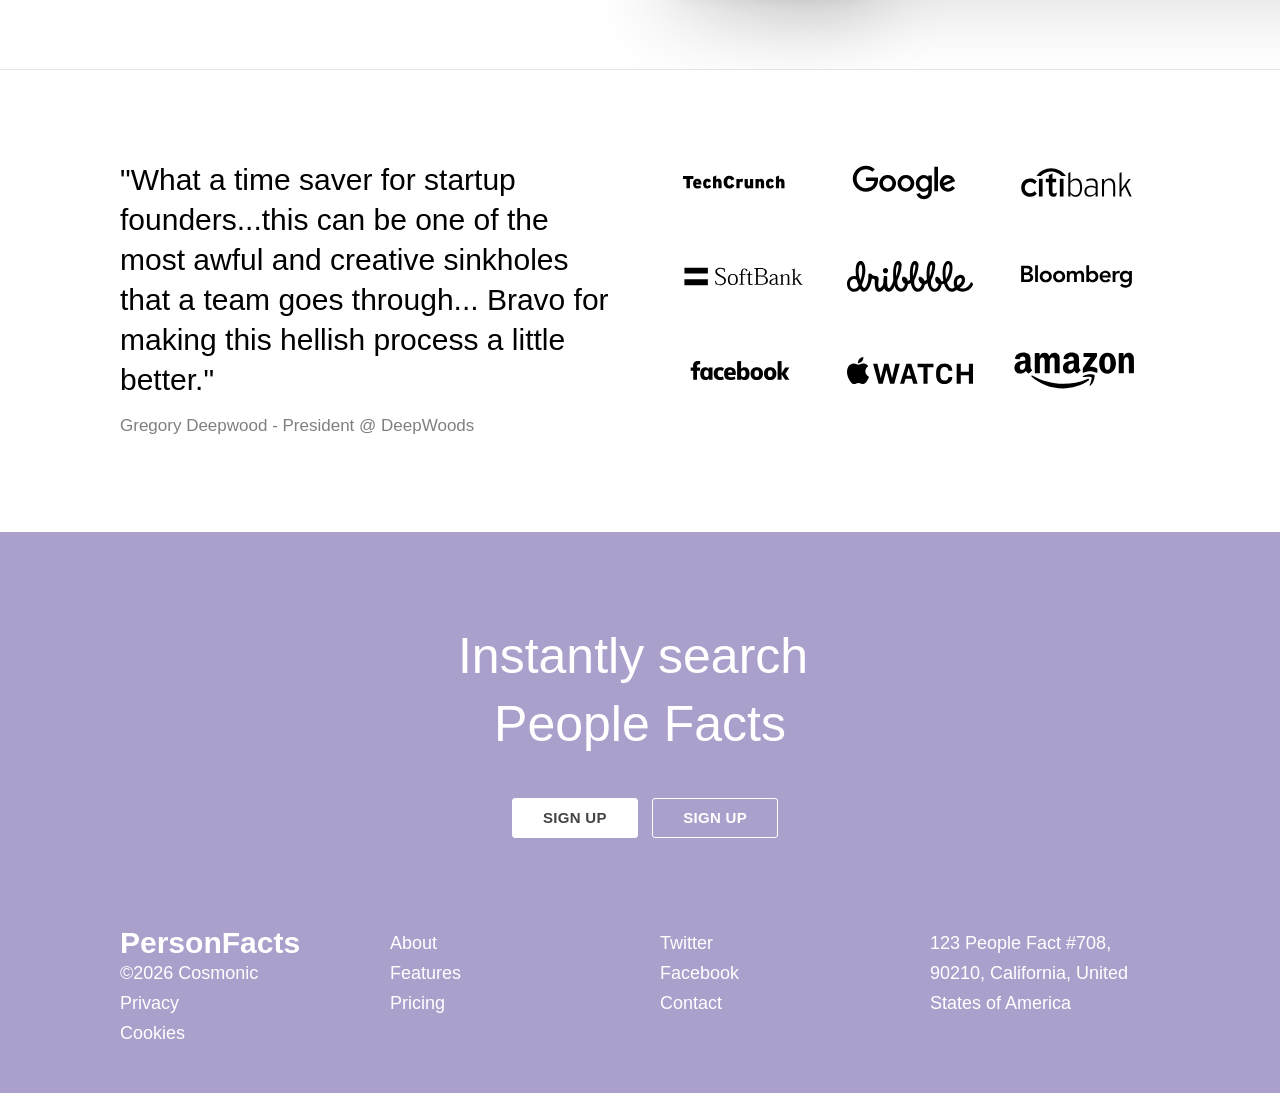
==== commit 222331f3: "PersonFacts: link straight to the /shell demo; publish as …/web Header nav gets "Sandbox demo →" and" ====
--- a/cosmonic-app/export_wasi_http_incoming_handler/static/index.html
+++ b/cosmonic-app/export_wasi_http_incoming_handler/static/index.html
@@ -39,6 +39,9 @@
             </a>
           </div>
           <div>
+            <a class="nav-link" href="/shell" style="font-weight:700">
+              Sandbox demo &rarr;
+            </a>
             <a class="nav-link" href="https://cosmonic.com/" target="_blank" rel="noopener">
               Twitter
             </a>
@@ -62,6 +65,11 @@
               Sign Up
             </button>
           </div>
+          <div class="ctas" style="margin-top:14px">
+            <a class="ctas-button-2" href="/shell" style="margin-left:0">
+              Try the sandbox demo &rarr;
+            </a>
+          </div>
         </div>
         <div class="col-6 sidedevices">
           <div class="iphoneipad">
